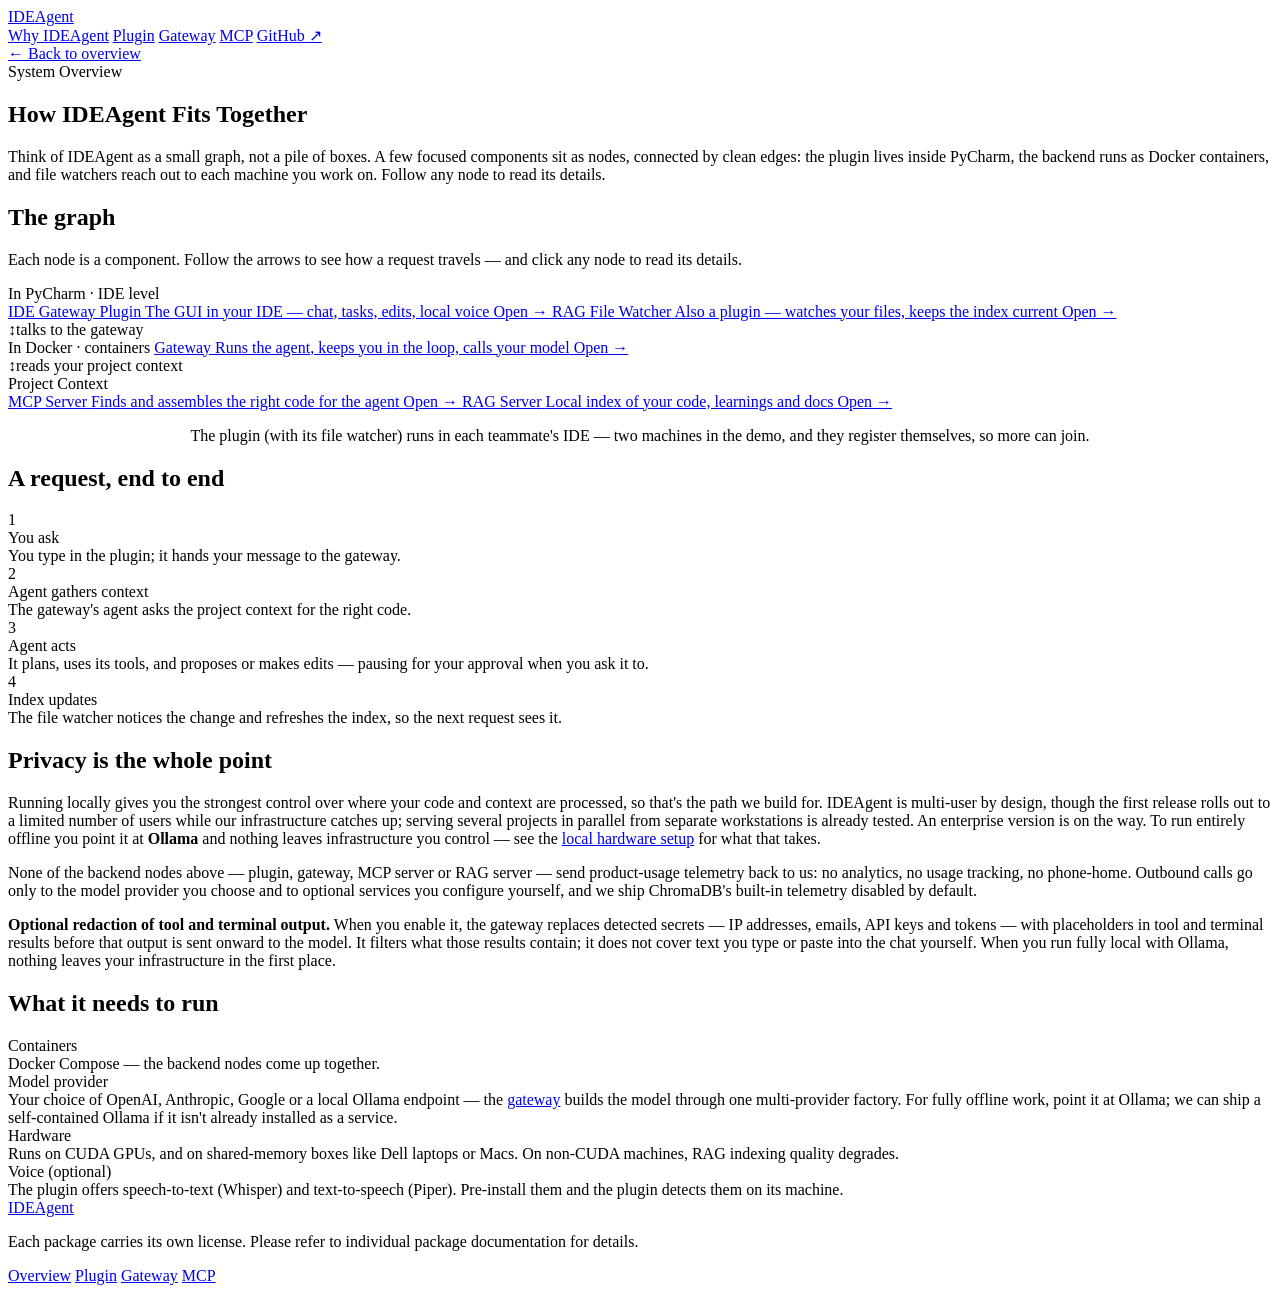
==== architecture.html @ 5357b4c1 "small changes in meta data" ====
<!DOCTYPE html>
<html lang="en">
<head>
  <meta charset="UTF-8" />
  <meta name="viewport" content="width=device-width, initial-scale=1.0" />
  <title>Architecture — IDEAgent</title>
  <meta name="description" content="A graph of how IDEAgent fits together — the IDE Gateway Plugin, the Gateway, the Project Context (MCP + RAG) and the file watchers across your machines. Privacy-first, self-hosted and multi-user by design, rolling out to a limited number of users first, with an enterprise version coming." />
  <link rel="canonical" href="https://ideagent.github.io/architecture.html" />
  <meta property="og:type" content="website" />
  <meta property="og:site_name" content="IDEAgent" />
  <meta property="og:title" content="Architecture — IDEAgent" />
  <meta property="og:description" content="How IDEAgent fits together — the IDE Gateway Plugin, the Gateway, the Project Context (MCP + RAG) and the file watchers across your machines. Privacy-first, self-hosted and multi-user by design." />
  <meta property="og:url" content="https://ideagent.github.io/architecture.html" />
  <meta property="og:image" content="https://ideagent.github.io/assets/chat.png" />
  <meta name="twitter:card" content="summary_large_image" />
  <link rel="icon" type="image/png" href="ideagent_logo.png" />
  <link rel="stylesheet" href="styles.css" />
  <link rel="preconnect" href="https://fonts.googleapis.com" />
  <link rel="preconnect" href="https://fonts.gstatic.com" crossorigin />
  <link href="https://fonts.googleapis.com/css2?family=Inter:wght@400;500;600;700&family=JetBrains+Mono:wght@400;600&display=swap" rel="stylesheet" />
</head>
<body>

  <!-- Nav -->
  <header class="nav">
    <div class="container nav-inner">
      <a href="index.html" class="logo"><img src="ideagent_logo.png" alt="" class="logo-mark" />IDE<span class="logo-accent">Agent</span></a>
      <nav class="nav-links">
        <a href="index.html#packages">Why IDEAgent</a>
        <a href="plugin.html">Plugin</a>
        <a href="gateway.html">Gateway</a>
        <a href="mcp.html">MCP</a>
        <a href="https://github.com/ideagent" target="_blank" rel="noopener" class="btn btn-ghost">GitHub ↗</a>
      </nav>
    </div>
  </header>

  <!-- Doc hero -->
  <section class="doc-hero">
    <div class="container">
      <a href="index.html#docs" class="back-link">← Back to overview</a>
      <div class="badge">System Overview</div>
      <h1>How IDEAgent Fits Together</h1>
      <p class="doc-lede">
        Think of IDEAgent as a small graph, not a pile of boxes. A few focused components sit as
        nodes, connected by clean edges: the plugin lives inside PyCharm, the backend runs as Docker
        containers, and file watchers reach out to each machine you work on. Follow any node to read
        its details.
      </p>
    </div>
  </section>

  <!-- Doc body -->
  <section class="doc-body">
    <div class="container">

      <div class="doc-section">
        <h2>The graph</h2>
        <p>Each node is a component. Follow the arrows to see how a request travels — and click any node to read its details.</p>

        <div class="graph">

          <div class="graph-tier">
            <span class="graph-tier-label">In PyCharm · IDE level</span>
            <div class="graph-row">
              <a href="plugin.html" class="node">
                <span class="node-dot"></span>
                <span class="node-title">IDE Gateway Plugin</span>
                <span class="node-sub">The GUI in your IDE — chat, tasks, edits, local voice</span>
                <span class="node-more">Open →</span>
              </a>
              <a href="plugin.html" class="node">
                <span class="node-dot"></span>
                <span class="node-title">RAG File Watcher</span>
                <span class="node-sub">Also a plugin — watches your files, keeps the index current</span>
                <span class="node-more">Open →</span>
              </a>
            </div>
          </div>

          <div class="edge">↕<span class="edge-label">talks to the gateway</span></div>

          <div class="graph-tier">
            <span class="graph-tier-label">In Docker · containers</span>
            <a href="gateway.html" class="node">
              <span class="node-dot"></span>
              <span class="node-title">Gateway</span>
              <span class="node-sub">Runs the agent, keeps you in the loop, calls your model</span>
              <span class="node-more">Open →</span>
            </a>

            <div class="edge">↕<span class="edge-label">reads your project context</span></div>

            <div class="node-group">
              <span class="node-group-label">Project Context</span>
              <div class="graph-row">
                <a href="mcp.html" class="node">
                  <span class="node-dot"></span>
                  <span class="node-title">MCP Server</span>
                  <span class="node-sub">Finds and assembles the right code for the agent</span>
                  <span class="node-more">Open →</span>
                </a>
                <a href="mcp.html" class="node">
                  <span class="node-dot"></span>
                  <span class="node-title">RAG Server</span>
                  <span class="node-sub">Local index of your code, learnings and docs</span>
                  <span class="node-more">Open →</span>
                </a>
              </div>
            </div>
          </div>

        </div>

        <p class="node-sub" style="text-align:center">The plugin (with its file watcher) runs in each teammate's IDE — two machines in the demo, and they register themselves, so more can join.</p>
      </div>

      <div class="doc-section">
        <h2>A request, end to end</h2>
        <div class="flow">
          <div class="flow-step"><div class="flow-n">1</div><div class="flow-t">You ask</div><div class="flow-d">You type in the plugin; it hands your message to the gateway.</div></div>
          <div class="flow-step"><div class="flow-n">2</div><div class="flow-t">Agent gathers context</div><div class="flow-d">The gateway's agent asks the project context for the right code.</div></div>
          <div class="flow-step"><div class="flow-n">3</div><div class="flow-t">Agent acts</div><div class="flow-d">It plans, uses its tools, and proposes or makes edits — pausing for your approval when you ask it to.</div></div>
          <div class="flow-step"><div class="flow-n">4</div><div class="flow-t">Index updates</div><div class="flow-d">The file watcher notices the change and refreshes the index, so the next request sees it.</div></div>
        </div>
      </div>

      <div class="doc-section">
        <h2>Privacy is the whole point</h2>
        <p>
          Running locally gives you the strongest control over where your code and context are
          processed, so that's the path we build for.
          IDEAgent is multi-user by design, though the first release rolls out to a limited number of
          users while our infrastructure catches up; serving several projects in parallel from separate
          workstations is already tested. An enterprise version is on the way. To run entirely offline
          you point it at <strong>Ollama</strong> and nothing leaves infrastructure you control — see the
          <a href="server_config.html">local hardware setup</a> for what that takes.
        </p>
        <p>
          None of the backend nodes above — plugin, gateway, MCP server or RAG server — send
          product-usage telemetry back to us: no analytics, no usage tracking, no phone-home.
          Outbound calls go only to the model provider you choose and to optional services you
          configure yourself, and we ship ChromaDB's built-in telemetry disabled by default.
        </p>
        <div class="callout">
          <strong>Optional redaction of tool and terminal output.</strong> When you enable it, the
          gateway replaces detected secrets — IP addresses, emails, API keys and tokens — with
          placeholders in tool and terminal results before that output is sent onward to the model.
          It filters what those results contain; it does not cover text you type or paste into the
          chat yourself. When you run fully local with Ollama, nothing leaves your infrastructure in
          the first place.
        </div>
      </div>

      <div class="doc-section">
        <h2>What it needs to run</h2>
        <div class="spec-list">
          <div class="spec-item">
            <div class="spec-k">Containers</div>
            <div class="spec-v">Docker Compose — the backend nodes come up together.</div>
          </div>
          <div class="spec-item">
            <div class="spec-k">Model provider</div>
            <div class="spec-v">Your choice of OpenAI, Anthropic, Google or a local Ollama endpoint — the <a href="gateway.html">gateway</a> builds the model through one multi-provider factory. For fully offline work, point it at Ollama; we can ship a self-contained Ollama if it isn't already installed as a service.</div>
          </div>
          <div class="spec-item">
            <div class="spec-k">Hardware</div>
            <div class="spec-v">Runs on CUDA GPUs, and on shared-memory boxes like Dell laptops or Macs. On non-CUDA machines, RAG indexing quality degrades.</div>
          </div>
          <div class="spec-item">
            <div class="spec-k">Voice (optional)</div>
            <div class="spec-v">The plugin offers speech-to-text (Whisper) and text-to-speech (Piper). Pre-install them and the plugin detects them on its machine.</div>
          </div>
        </div>
      </div>

    </div>
  </section>

  <!-- Footer -->
  <footer class="footer">
    <div class="container footer-inner">
      <a href="index.html" class="logo">IDE<span class="logo-accent">Agent</span></a>
      <p class="footer-note">Each package carries its own license. Please refer to individual package documentation for details.</p>
      <div class="footer-links">
        <a href="index.html">Overview</a>
        <a href="plugin.html">Plugin</a>
        <a href="gateway.html">Gateway</a>
        <a href="mcp.html">MCP</a>
      </div>
    </div>
  </footer>

</body>
</html>
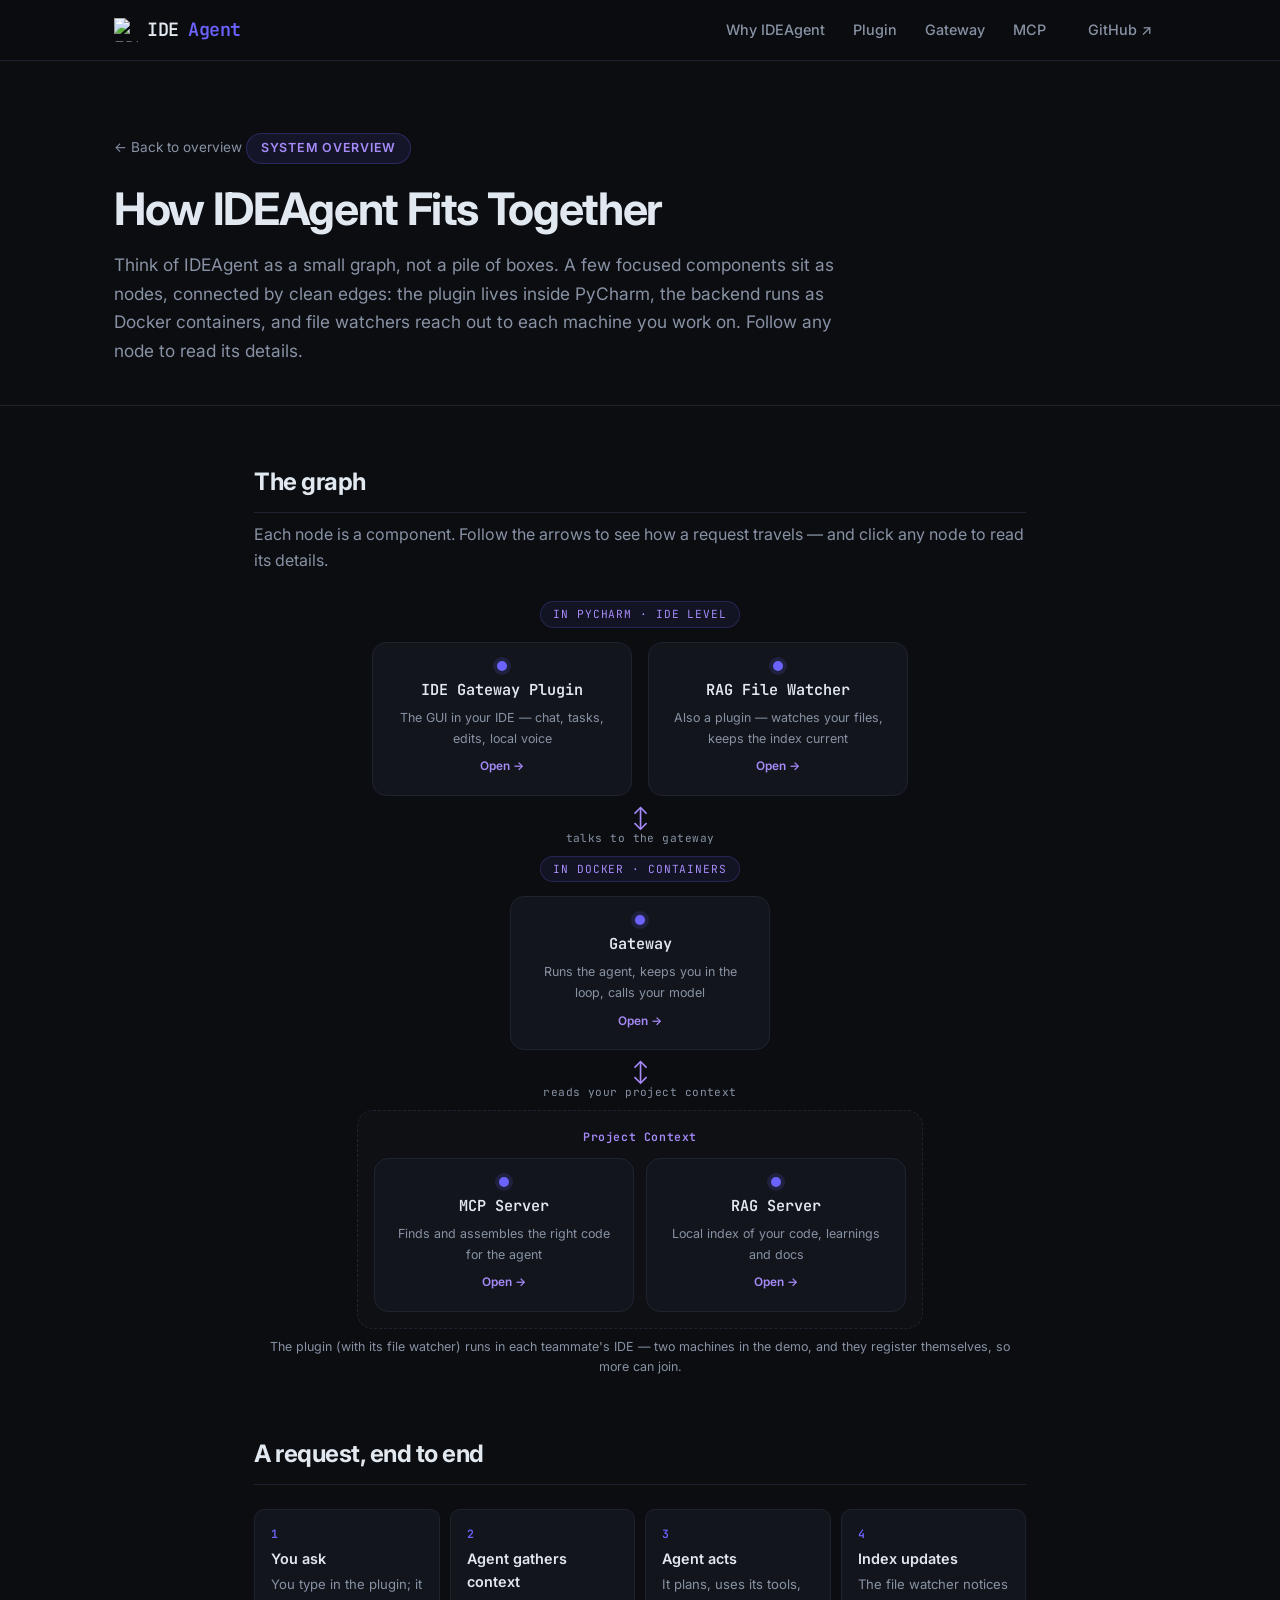
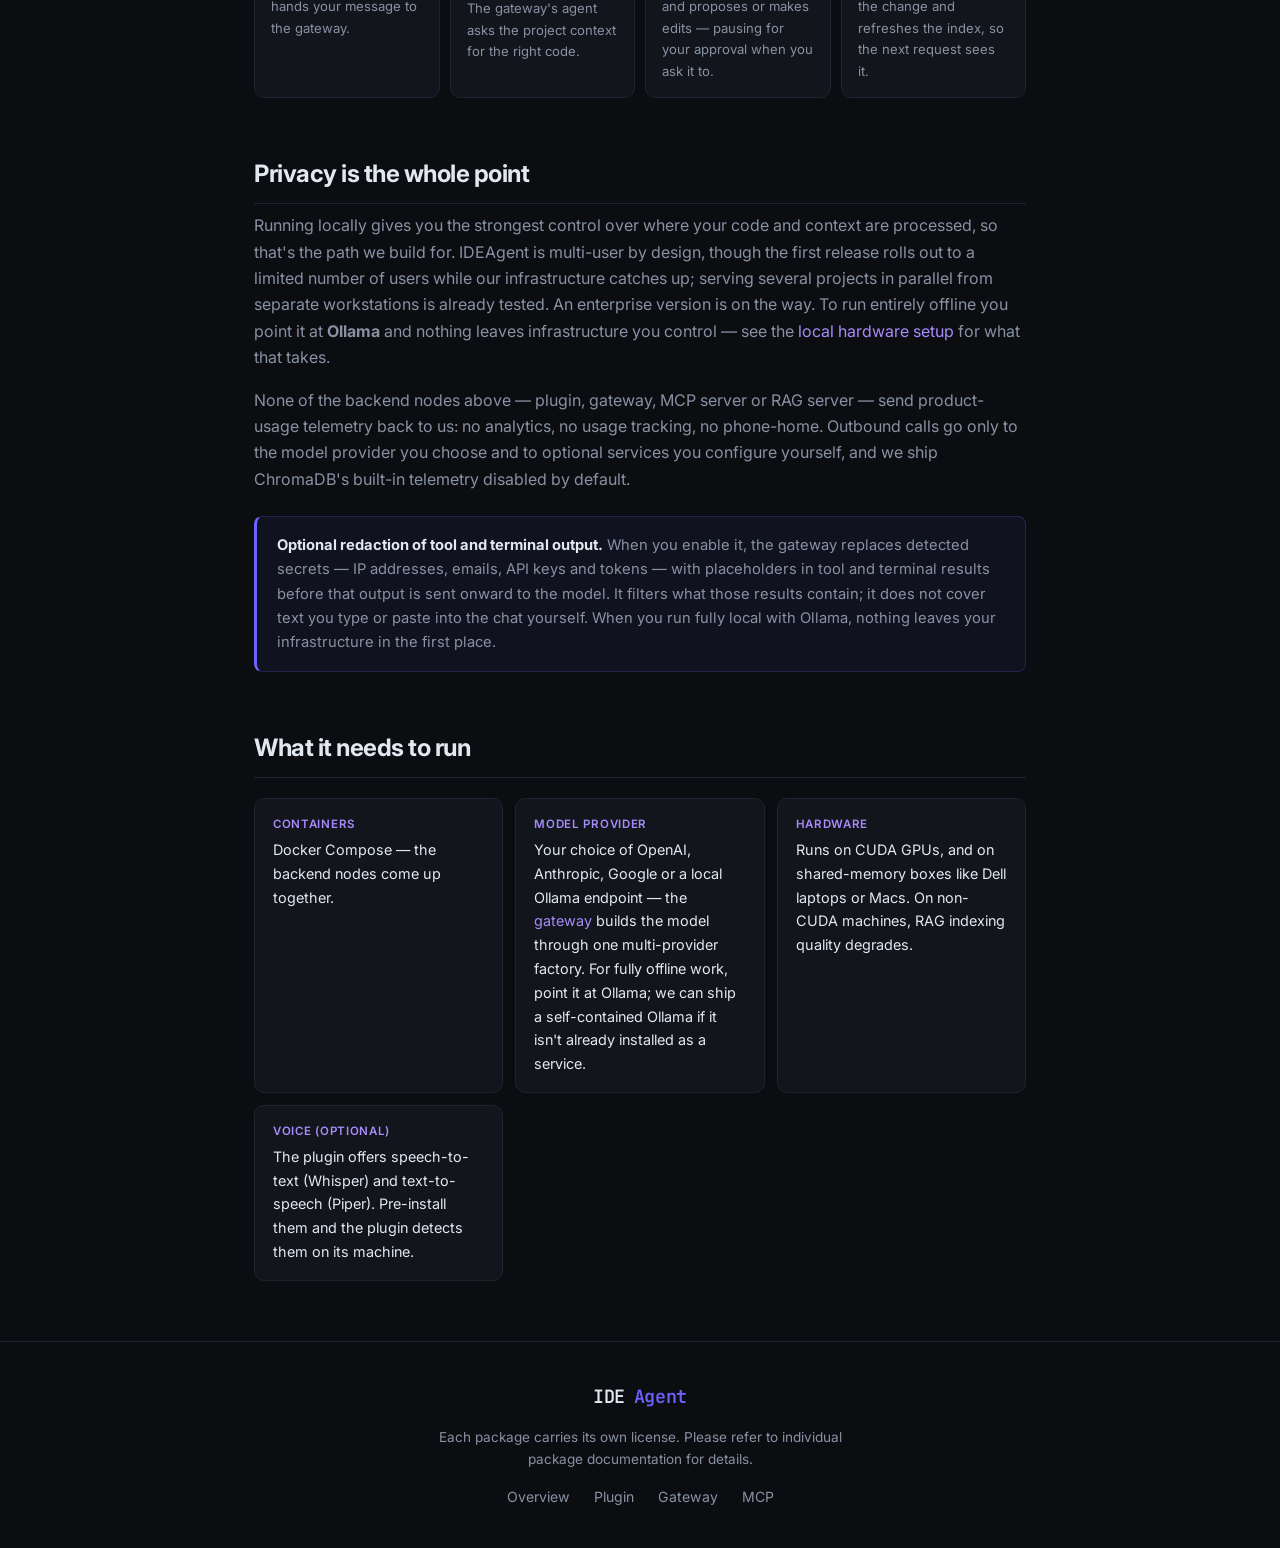
==== commit fe5fb328: "updated" ====
--- a/architecture.html
+++ b/architecture.html
@@ -13,7 +13,7 @@
   <meta property="og:url" content="https://ideagent.github.io/architecture.html" />
   <meta property="og:image" content="https://ideagent.github.io/assets/chat.png" />
   <meta name="twitter:card" content="summary_large_image" />
-  <link rel="icon" type="image/png" href="ideagent_logo.png" />
+  <link rel="icon" type="image/png" href="assets/ideagent_logo.png" />
   <link rel="stylesheet" href="styles.css" />
   <link rel="preconnect" href="https://fonts.googleapis.com" />
   <link rel="preconnect" href="https://fonts.gstatic.com" crossorigin />
@@ -24,7 +24,7 @@
   <!-- Nav -->
   <header class="nav">
     <div class="container nav-inner">
-      <a href="index.html" class="logo"><img src="ideagent_logo.png" alt="" class="logo-mark" />IDE<span class="logo-accent">Agent</span></a>
+      <a href="index.html" class="logo"><img src="assets/ideagent_logo.png" alt="IDEAgent Logo" class="logo-mark" />IDE<span class="logo-accent">Agent</span></a>
       <nav class="nav-links">
         <a href="index.html#packages">Why IDEAgent</a>
         <a href="plugin.html">Plugin</a>
--- a/styles.css
+++ b/styles.css
@@ -0,0 +1,1059 @@
+/* ── Reset & base ── */
+*, *::before, *::after { box-sizing: border-box; margin: 0; padding: 0; }
+
+:root {
+  --bg:        #0b0d11;
+  --bg-card:   #12151c;
+  --bg-card2:  #181c25;
+  --border:    #1e2330;
+  --text:      #e2e8f0;
+  --text-muted:#8892a4;
+  --accent:    #6c63ff;
+  --accent-2:  #a78bfa;
+  --green:     #34d399;
+  --red:       #f87171;
+  --yellow:    #fbbf24;
+  --radius:    12px;
+  --font:      'Inter', system-ui, sans-serif;
+  --mono:      'JetBrains Mono', monospace;
+}
+
+html { scroll-behavior: smooth; }
+
+body {
+  background: var(--bg);
+  color: var(--text);
+  font-family: var(--font);
+  font-size: 16px;
+  line-height: 1.65;
+  -webkit-font-smoothing: antialiased;
+}
+
+a { color: var(--accent-2); text-decoration: none; }
+a:hover { text-decoration: underline; }
+
+.container {
+  max-width: 1100px;
+  margin: 0 auto;
+  padding: 0 24px;
+}
+
+/* ── Buttons ── */
+.btn {
+  display: inline-flex;
+  align-items: center;
+  gap: 6px;
+  padding: 10px 22px;
+  border-radius: 8px;
+  font-size: 0.95rem;
+  font-weight: 600;
+  cursor: pointer;
+  transition: opacity 0.15s, transform 0.1s;
+  text-decoration: none;
+}
+.btn:hover { opacity: 0.88; transform: translateY(-1px); text-decoration: none; }
+.btn-primary  { background: var(--accent); color: #fff; }
+.btn-secondary { background: transparent; color: var(--text); border: 1.5px solid var(--border); }
+.btn-secondary:hover { border-color: var(--accent-2); color: var(--accent-2); }
+.btn-ghost { background: transparent; color: var(--text-muted); font-size: 0.9rem; padding: 8px 14px; }
+.btn-ghost:hover { color: var(--text); }
+
+/* ── Nav ── */
+.nav {
+  position: sticky;
+  top: 0;
+  z-index: 100;
+  background: rgba(11, 13, 17, 0.85);
+  backdrop-filter: blur(12px);
+  border-bottom: 1px solid var(--border);
+}
+.nav-inner {
+  display: flex;
+  align-items: center;
+  justify-content: space-between;
+  height: 60px;
+}
+.logo {
+  display: inline-flex;
+  align-items: center;
+  gap: 9px;
+  font-family: var(--mono);
+  font-size: 1.15rem;
+  font-weight: 600;
+  color: var(--text);
+  letter-spacing: -0.02em;
+}
+.logo-mark {
+  width: 24px;
+  height: 24px;
+  display: block;
+  image-rendering: -webkit-optimize-contrast;
+}
+.logo-accent { color: var(--accent); }
+.nav-links {
+  display: flex;
+  align-items: center;
+  gap: 28px;
+}
+.nav-links a {
+  color: var(--text-muted);
+  font-size: 0.9rem;
+  font-weight: 500;
+  transition: color 0.15s;
+}
+.nav-links a:hover { color: var(--text); text-decoration: none; }
+
+/* ── Hero ── */
+.hero {
+  padding: 96px 0 80px;
+  text-align: center;
+}
+.hero-inner { max-width: 780px; margin: 0 auto; padding: 0 24px; }
+.hero-brand {
+  display: flex;
+  align-items: center;
+  justify-content: center;
+  gap: 14px;
+  margin-bottom: 22px;
+}
+.hero-logo {
+  width: 56px;
+  height: 56px;
+  image-rendering: -webkit-optimize-contrast;
+}
+.hero-wordmark {
+  font-family: var(--mono);
+  font-size: 48px;
+  line-height: 1;
+  font-weight: 600;
+  letter-spacing: -0.02em;
+  color: var(--text);
+}
+
+.badge {
+  display: inline-block;
+  font-size: 0.78rem;
+  font-weight: 600;
+  letter-spacing: 0.06em;
+  text-transform: uppercase;
+  color: var(--accent-2);
+  background: rgba(108, 99, 255, 0.1);
+  border: 1px solid rgba(108, 99, 255, 0.25);
+  border-radius: 100px;
+  padding: 4px 14px;
+  margin-bottom: 28px;
+}
+
+h1 {
+  font-size: clamp(2rem, 5vw, 3.2rem);
+  font-weight: 700;
+  line-height: 1.15;
+  letter-spacing: -0.03em;
+  margin-bottom: 20px;
+}
+.gradient-text {
+  background: linear-gradient(135deg, var(--accent) 0%, var(--accent-2) 100%);
+  -webkit-background-clip: text;
+  -webkit-text-fill-color: transparent;
+  background-clip: text;
+}
+
+.hero-sub {
+  font-size: 1.1rem;
+  color: var(--text-muted);
+  max-width: 600px;
+  margin: 0 auto 36px;
+}
+
+.hero-showcase {
+  max-width: 860px;
+  margin: 0 auto 36px;
+}
+
+.showcase-stage {
+  position: relative;
+  width: 100%;
+  aspect-ratio: 1363 / 670;
+  border: 1px solid var(--border);
+  border-radius: 12px;
+  overflow: hidden;
+  background: #0d1016;
+  box-shadow: 0 20px 50px rgba(0, 0, 0, 0.4);
+}
+
+.showcase-img {
+  position: absolute;
+  inset: 0;
+  width: 100%;
+  height: 100%;
+  object-fit: contain;
+  opacity: 0;
+  transition: opacity 0.25s ease;
+  pointer-events: none;
+}
+
+.showcase-img.is-active {
+  opacity: 1;
+  pointer-events: auto;
+}
+
+.showcase-dots {
+  display: flex;
+  gap: 12px;
+  justify-content: center;
+  margin-top: 18px;
+}
+
+.showcase-dot {
+  width: 11px;
+  height: 11px;
+  padding: 0;
+  border-radius: 50%;
+  border: 1.5px solid var(--border);
+  background: transparent;
+  cursor: pointer;
+  transition: background 0.2s ease, border-color 0.2s ease, transform 0.2s ease;
+}
+
+.showcase-dot:hover {
+  border-color: var(--accent-2);
+}
+
+.showcase-dot.is-active {
+  background: var(--accent);
+  border-color: var(--accent);
+  transform: scale(1.15);
+}
+
+.hero-cta {
+  display: flex;
+  gap: 14px;
+  justify-content: center;
+  flex-wrap: wrap;
+  margin-bottom: 12px;
+}
+
+/* JetBrains Marketplace install widget */
+.marketplace-install {
+  display: flex;
+  justify-content: center;
+  flex-basis: 100%;
+}
+.marketplace-card {
+  display: flex;
+  justify-content: center;
+  flex-basis: 100%;
+}
+.marketplace-cards {
+  display: flex;
+  flex-wrap: wrap;
+  justify-content: center;
+  gap: 24px;
+  margin: 16px auto 0;
+}
+.marketplace-cards .marketplace-card {
+  flex-basis: auto;
+}
+.hero-marketplace-note {
+  font-size: 0.85rem;
+  color: var(--text-muted);
+  text-align: center;
+  margin: 0 auto 40px;
+}
+.marketplace-badges {
+  display: flex;
+  flex-wrap: wrap;
+  justify-content: center;
+  gap: 24px;
+  margin: 0 auto 40px;
+}
+.marketplace-badge {
+  display: flex;
+  flex-direction: column;
+  align-items: center;
+  gap: 6px;
+}
+.marketplace-badge-label {
+  font-size: 0.85rem;
+  color: var(--text-muted);
+}
+.marketplace-embed {
+  display: flex;
+  flex-direction: column;
+  align-items: center;
+  gap: 12px;
+  margin-top: 24px;
+}
+.marketplace-embed iframe {
+  border: 0;
+  max-width: 100%;
+}
+.marketplace-embed-note {
+  font-size: 0.85rem;
+  color: var(--text-muted);
+  text-align: center;
+  margin: 0;
+}
+
+.hero-notice {
+  font-size: 0.82rem;
+  color: var(--text-muted);
+  background: rgba(251, 191, 36, 0.06);
+  border: 1px solid rgba(251, 191, 36, 0.2);
+  border-radius: 8px;
+  padding: 12px 18px;
+  text-align: left;
+  max-width: 640px;
+  margin: 0 auto;
+}
+.notice-icon { margin-right: 6px; }
+
+/* ── Pillars ── */
+.pillars {
+  padding: 60px 0;
+  border-top: 1px solid var(--border);
+  border-bottom: 1px solid var(--border);
+  background: var(--bg-card);
+}
+.pillars-grid {
+  display: grid;
+  grid-template-columns: repeat(auto-fit, minmax(220px, 1fr));
+  gap: 32px;
+}
+.pillar { text-align: center; }
+.pillar-icon { font-size: 2rem; margin-bottom: 12px; }
+.pillar h3 { font-size: 1rem; font-weight: 600; margin-bottom: 8px; }
+.pillar p  { font-size: 0.9rem; color: var(--text-muted); }
+
+/* ── Section headers ── */
+.section-title {
+  font-size: clamp(1.5rem, 3vw, 2.1rem);
+  font-weight: 700;
+  letter-spacing: -0.025em;
+  text-align: center;
+  margin-bottom: 12px;
+}
+.section-sub {
+  text-align: center;
+  color: var(--text-muted);
+  font-size: 1rem;
+  max-width: 560px;
+  margin: 0 auto 48px;
+}
+
+/* ── Packages ── */
+.packages { padding: 88px 0; }
+.packages-grid {
+  display: grid;
+  grid-template-columns: repeat(auto-fit, minmax(300px, 1fr));
+  gap: 20px;
+}
+.package-card {
+  background: var(--bg-card);
+  border: 1px solid var(--border);
+  border-radius: var(--radius);
+  padding: 28px;
+  transition: border-color 0.2s, transform 0.15s;
+}
+.package-card:hover {
+  border-color: var(--accent);
+  transform: translateY(-2px);
+}
+.package-num {
+  font-family: var(--mono);
+  font-size: 0.75rem;
+  color: var(--accent);
+  font-weight: 600;
+  margin-bottom: 10px;
+  letter-spacing: 0.08em;
+}
+.package-card h3 {
+  font-family: var(--mono);
+  font-size: 1rem;
+  font-weight: 600;
+  margin-bottom: 4px;
+}
+.package-subtitle {
+  font-size: 0.82rem;
+  color: var(--accent-2);
+  font-weight: 500;
+  margin-bottom: 12px;
+}
+.package-card p:last-child {
+  font-size: 0.9rem;
+  color: var(--text-muted);
+  line-height: 1.6;
+}
+
+/* ── Compare ── */
+.compare {
+  padding: 88px 0;
+  background: var(--bg-card);
+  border-top: 1px solid var(--border);
+  border-bottom: 1px solid var(--border);
+}
+.table-wrapper { overflow-x: auto; }
+.compare-table {
+  width: 100%;
+  border-collapse: collapse;
+  font-size: 0.93rem;
+}
+.compare-table th {
+  text-align: left;
+  padding: 12px 20px;
+  background: var(--bg-card2);
+  color: var(--text-muted);
+  font-size: 0.8rem;
+  font-weight: 600;
+  letter-spacing: 0.05em;
+  text-transform: uppercase;
+  border-bottom: 1px solid var(--border);
+}
+.compare-table td {
+  padding: 13px 20px;
+  border-bottom: 1px solid var(--border);
+  color: var(--text-muted);
+}
+.compare-table tr:last-child td { border-bottom: none; }
+.compare-table tr:hover td { background: rgba(255,255,255,0.02); }
+.compare-table .col-ideagent { background: rgba(108, 99, 255, 0.05); }
+.compare-table th.col-ideagent { color: var(--accent-2); }
+.check   { color: var(--green); font-size: 1rem; }
+.cross   { color: var(--red); font-size: 1rem; }
+.partial { color: var(--yellow); font-size: 0.88rem; }
+
+/* ── Issues ── */
+.issues { padding: 88px 0; }
+.issues-grid {
+  display: grid;
+  grid-template-columns: repeat(auto-fit, minmax(240px, 1fr));
+  gap: 16px;
+}
+.issue-card {
+  display: flex;
+  align-items: center;
+  gap: 14px;
+  background: var(--bg-card);
+  border: 1px solid var(--border);
+  border-radius: var(--radius);
+  padding: 22px 24px;
+  color: var(--text);
+  font-weight: 500;
+  text-decoration: none;
+  transition: border-color 0.2s, transform 0.15s;
+}
+.issue-card:hover {
+  border-color: var(--accent-2);
+  transform: translateY(-2px);
+  text-decoration: none;
+  color: var(--text);
+}
+.issue-icon { font-size: 1.4rem; flex-shrink: 0; }
+.issue-label { flex: 1; }
+.issue-arrow { color: var(--text-muted); font-size: 1.1rem; }
+
+/* ── Footer ── */
+.footer {
+  padding: 40px 0;
+  border-top: 1px solid var(--border);
+}
+.footer-inner {
+  display: flex;
+  flex-direction: column;
+  align-items: center;
+  gap: 14px;
+  text-align: center;
+}
+.footer-note {
+  font-size: 0.85rem;
+  color: var(--text-muted);
+  max-width: 460px;
+}
+.footer-links {
+  display: flex;
+  gap: 24px;
+  flex-wrap: wrap;
+  justify-content: center;
+}
+.footer-links a {
+  font-size: 0.88rem;
+  color: var(--text-muted);
+}
+.footer-links a:hover { color: var(--text); text-decoration: none; }
+
+/* ── Docs index (index.html) ── */
+.docs { padding: 88px 0; }
+.docs-grid {
+  display: grid;
+  grid-template-columns: repeat(auto-fit, minmax(300px, 1fr));
+  gap: 20px;
+}
+.doc-card {
+  display: flex;
+  flex-direction: column;
+  background: var(--bg-card);
+  border: 1px solid var(--border);
+  border-radius: var(--radius);
+  padding: 28px;
+  color: var(--text);
+  text-decoration: none;
+  transition: border-color 0.2s, transform 0.15s;
+}
+.doc-card:hover {
+  border-color: var(--accent);
+  transform: translateY(-2px);
+  text-decoration: none;
+  color: var(--text);
+}
+.doc-card-icon { font-size: 1.7rem; margin-bottom: 12px; }
+.doc-card h3 {
+  font-family: var(--mono);
+  font-size: 1rem;
+  font-weight: 600;
+  margin-bottom: 4px;
+}
+.doc-card .doc-card-sub {
+  font-size: 0.82rem;
+  color: var(--accent-2);
+  font-weight: 500;
+  margin-bottom: 12px;
+}
+.doc-card p {
+  font-size: 0.9rem;
+  color: var(--text-muted);
+  line-height: 1.6;
+  flex: 1;
+}
+.doc-card-more {
+  margin-top: 16px;
+  font-size: 0.85rem;
+  font-weight: 600;
+  color: var(--accent-2);
+}
+
+/* ── Doc page (component pages) ── */
+.doc-hero {
+  padding: 72px 0 40px;
+  border-bottom: 1px solid var(--border);
+}
+.doc-hero .badge { margin-bottom: 20px; }
+.doc-hero h1 { font-size: clamp(1.9rem, 4.5vw, 2.8rem); margin-bottom: 16px; }
+.doc-hero .doc-lede {
+  font-size: 1.08rem;
+  color: var(--text-muted);
+  max-width: 720px;
+}
+.back-link {
+  display: inline-block;
+  font-size: 0.85rem;
+  color: var(--text-muted);
+  margin-bottom: 24px;
+}
+.back-link:hover { color: var(--accent-2); text-decoration: none; }
+
+.doc-body { padding: 56px 0 40px; }
+.doc-body .container { max-width: 820px; }
+.doc-section { margin-bottom: 56px; }
+.doc-section:last-child { margin-bottom: 0; }
+.doc-section > h2 {
+  font-size: 1.5rem;
+  font-weight: 700;
+  letter-spacing: -0.02em;
+  margin-bottom: 8px;
+  padding-bottom: 10px;
+  border-bottom: 1px solid var(--border);
+}
+.doc-section > h3 {
+  font-size: 1.1rem;
+  font-weight: 600;
+  margin: 28px 0 10px;
+  color: var(--text);
+}
+.doc-section p { color: var(--text-muted); margin-bottom: 16px; }
+.doc-section ul { list-style: none; margin: 0 0 16px; padding: 0; }
+.doc-section ul li {
+  position: relative;
+  padding-left: 22px;
+  margin-bottom: 10px;
+  color: var(--text-muted);
+}
+.doc-section ul li::before {
+  content: "▸";
+  position: absolute;
+  left: 0;
+  color: var(--accent);
+}
+.doc-section ul li strong { color: var(--text); font-weight: 600; }
+code, .kbd {
+  font-family: var(--mono);
+  font-size: 0.86em;
+  background: var(--bg-card2);
+  border: 1px solid var(--border);
+  border-radius: 5px;
+  padding: 1px 6px;
+  color: var(--accent-2);
+}
+
+.callout {
+  background: rgba(108, 99, 255, 0.06);
+  border: 1px solid rgba(108, 99, 255, 0.22);
+  border-left: 3px solid var(--accent);
+  border-radius: 8px;
+  padding: 16px 20px;
+  margin: 24px 0;
+  font-size: 0.92rem;
+  color: var(--text-muted);
+}
+.callout strong { color: var(--text); }
+.callout.warn {
+  background: rgba(251, 191, 36, 0.06);
+  border-color: rgba(251, 191, 36, 0.25);
+  border-left-color: var(--yellow);
+}
+
+/* Security-policy notice inside the Why-IDEAgent section */
+.notice-private {
+  display: flex;
+  align-items: flex-start;
+  gap: 12px;
+  max-width: 760px;
+}
+.notice-private .notice-icon {
+  margin: 0;
+  font-size: 1.1rem;
+  line-height: 1.4;
+}
+.notice-private a { color: var(--accent); }
+
+/* Invisible alias so legacy #docs links still scroll to this section */
+.anchor-alias {
+  display: block;
+  position: relative;
+  top: -80px;
+  visibility: hidden;
+}
+
+.spec-list {
+  display: grid;
+  grid-template-columns: repeat(auto-fit, minmax(220px, 1fr));
+  gap: 12px;
+  margin: 20px 0;
+}
+.spec-item {
+  background: var(--bg-card);
+  border: 1px solid var(--border);
+  border-radius: 10px;
+  padding: 16px 18px;
+}
+.spec-item .spec-k {
+  font-size: 0.72rem;
+  text-transform: uppercase;
+  letter-spacing: 0.06em;
+  color: var(--accent-2);
+  font-weight: 600;
+  margin-bottom: 4px;
+}
+.spec-item .spec-v { font-size: 0.9rem; color: var(--text); }
+
+.flow {
+  display: flex;
+  flex-wrap: wrap;
+  align-items: stretch;
+  gap: 10px;
+  margin: 24px 0;
+}
+.flow-step {
+  flex: 1;
+  min-width: 130px;
+  background: var(--bg-card);
+  border: 1px solid var(--border);
+  border-radius: 10px;
+  padding: 14px 16px;
+}
+.flow-step .flow-n {
+  font-family: var(--mono);
+  font-size: 0.72rem;
+  color: var(--accent);
+  font-weight: 600;
+}
+.flow-step .flow-t { font-size: 0.9rem; font-weight: 600; margin: 4px 0; }
+.flow-step .flow-d { font-size: 0.82rem; color: var(--text-muted); }
+
+/* ── Architecture diagram (ASCII-style stack) ── */
+.arch-diagram {
+  font-family: var(--mono);
+  font-size: 0.82rem;
+  line-height: 1.5;
+  background: var(--bg-card);
+  border: 1px solid var(--border);
+  border-radius: var(--radius);
+  padding: 24px;
+  overflow-x: auto;
+  color: var(--text-muted);
+  white-space: pre;
+  margin: 24px 0;
+}
+.arch-layer {
+  display: flex;
+  align-items: center;
+  gap: 14px;
+  background: var(--bg-card);
+  border: 1px solid var(--border);
+  border-radius: 10px;
+  padding: 16px 20px;
+  margin-bottom: 10px;
+}
+.arch-layer .arch-badge {
+  font-family: var(--mono);
+  font-size: 0.72rem;
+  font-weight: 600;
+  color: var(--accent);
+  background: rgba(108, 99, 255, 0.1);
+  border: 1px solid rgba(108, 99, 255, 0.25);
+  border-radius: 6px;
+  padding: 4px 8px;
+  flex-shrink: 0;
+}
+.arch-layer .arch-text { font-size: 0.9rem; color: var(--text-muted); }
+.arch-layer .arch-text strong { color: var(--text); }
+.arch-arrow { text-align: center; color: var(--accent-2); font-size: 1.1rem; margin: 2px 0; }
+
+/* ── Topology graph (node/edge diagram) ── */
+.graph {
+  margin: 28px 0 8px;
+}
+/* One horizontal tier of the graph (a run-context lane) */
+.graph-tier {
+  display: flex;
+  flex-direction: column;
+  align-items: center;
+  gap: 0;
+}
+.graph-tier-label {
+  font-family: var(--mono);
+  font-size: 0.7rem;
+  letter-spacing: 0.08em;
+  text-transform: uppercase;
+  color: var(--accent-2);
+  background: rgba(108, 99, 255, 0.08);
+  border: 1px solid rgba(108, 99, 255, 0.22);
+  border-radius: 100px;
+  padding: 3px 12px;
+  margin-bottom: 14px;
+}
+/* Row of sibling nodes */
+.graph-row {
+  display: flex;
+  flex-wrap: wrap;
+  justify-content: center;
+  align-items: stretch;
+  gap: 16px;
+  width: 100%;
+}
+/* A node is a clickable graph vertex linking to a component page */
+.node {
+  display: flex;
+  flex-direction: column;
+  align-items: center;
+  text-align: center;
+  gap: 6px;
+  min-width: 190px;
+  max-width: 260px;
+  background: var(--bg-card);
+  border: 1px solid var(--border);
+  border-radius: 14px;
+  padding: 18px 20px;
+  color: var(--text);
+  text-decoration: none;
+  transition: border-color 0.2s, transform 0.15s, box-shadow 0.2s;
+}
+a.node:hover {
+  border-color: var(--accent);
+  transform: translateY(-2px);
+  box-shadow: 0 10px 26px rgba(108, 99, 255, 0.15);
+  text-decoration: none;
+  color: var(--text);
+}
+.node-dot {
+  width: 10px;
+  height: 10px;
+  border-radius: 50%;
+  background: var(--accent);
+  box-shadow: 0 0 0 4px rgba(108, 99, 255, 0.15);
+}
+.node-title {
+  font-family: var(--mono);
+  font-size: 0.95rem;
+  font-weight: 600;
+}
+.node-sub { font-size: 0.78rem; color: var(--text-muted); }
+.node-more { font-size: 0.74rem; font-weight: 600; color: var(--accent-2); margin-top: 2px; }
+/* Non-link node (e.g. grouped machines) */
+.node.is-static { cursor: default; }
+.node.is-static .node-dot { background: var(--accent-2); }
+
+/* A group wraps sibling nodes that form one logical unit (e.g. Project Context) */
+.node-group {
+  display: flex;
+  flex-direction: column;
+  align-items: center;
+  gap: 12px;
+  border: 1px dashed var(--border);
+  border-radius: 16px;
+  padding: 16px;
+  background: rgba(255, 255, 255, 0.015);
+}
+.node-group-label {
+  font-family: var(--mono);
+  font-size: 0.72rem;
+  letter-spacing: 0.05em;
+  color: var(--accent-2);
+  font-weight: 600;
+}
+.node-group .graph-row { gap: 12px; }
+
+/* Edges: connectors drawn between tiers/rows */
+.edge {
+  color: var(--accent-2);
+  font-size: 1.3rem;
+  line-height: 1;
+  margin: 12px 0;
+  text-align: center;
+}
+.edge-label {
+  display: block;
+  font-family: var(--mono);
+  font-size: 0.7rem;
+  letter-spacing: 0.04em;
+  color: var(--text-muted);
+  margin-top: 4px;
+}
+
+/* ── Setup screenshots ── */
+.setup-shot {
+  margin: 20px 0 8px;
+}
+.setup-shot img {
+  display: block;
+  width: 100%;
+  max-width: 720px;
+  height: auto;
+  border: 1px solid var(--border);
+  border-radius: var(--radius);
+  background: var(--bg-card);
+}
+.setup-shot figcaption {
+  margin-top: 10px;
+  font-size: 0.85rem;
+  color: var(--text-muted);
+  line-height: 1.5;
+  max-width: 720px;
+}
+.setup-shot figcaption strong {
+  color: var(--text);
+}
+.video-wrapper {
+  position: relative;
+  width: 100%;
+  max-width: 720px;
+  aspect-ratio: 16 / 9;
+  margin: 20px 0 8px;
+  border-radius: var(--radius);
+  overflow: hidden;
+  border: 1px solid var(--border);
+  background: var(--bg-card);
+}
+.video-wrapper iframe {
+  position: absolute;
+  top: 0;
+  left: 0;
+  width: 100%;
+  height: 100%;
+  border: 0;
+}
+/* Simple ordered setup steps */
+.setup-steps {
+  margin: 12px 0 0;
+  padding-left: 20px;
+}
+.setup-steps li {
+  margin: 6px 0;
+  line-height: 1.55;
+}
+.setup-steps code {
+  font-family: var(--mono);
+  font-size: 0.82em;
+  background: var(--bg-card2);
+  border: 1px solid var(--border);
+  border-radius: 6px;
+  padding: 1px 6px;
+}
+
+/* ── Redaction hero ── */
+.redaction {
+  padding: 80px 0;
+  border-top: 1px solid var(--border);
+  border-bottom: 1px solid var(--border);
+  background:
+    radial-gradient(120% 100% at 80% 0%, rgba(108, 99, 255, 0.12), transparent 60%),
+    var(--bg-card);
+}
+.redaction-inner {
+  display: grid;
+  grid-template-columns: 1.05fr 0.95fr;
+  gap: 48px;
+  align-items: center;
+}
+.redaction-copy .badge { margin-bottom: 20px; }
+.redaction-title {
+  font-size: clamp(1.6rem, 3.4vw, 2.4rem);
+  font-weight: 700;
+  line-height: 1.15;
+  letter-spacing: -0.025em;
+  margin-bottom: 18px;
+}
+.redaction-lede {
+  color: var(--text-muted);
+  font-size: 1.05rem;
+  margin-bottom: 22px;
+}
+.redaction-points {
+  list-style: none;
+  padding: 0;
+  margin: 0 0 28px;
+  display: grid;
+  gap: 12px;
+}
+.redaction-points li {
+  position: relative;
+  padding-left: 26px;
+  color: var(--text-muted);
+  font-size: 0.95rem;
+}
+.redaction-points li::before {
+  content: "🛡️";
+  position: absolute;
+  left: 0;
+  top: 0;
+  font-size: 0.95rem;
+}
+.redaction-points strong { color: var(--text); }
+.redaction code, .whynot code {
+  font-family: var(--mono);
+  font-size: 0.82em;
+  background: var(--bg-card2);
+  border: 1px solid var(--border);
+  border-radius: 6px;
+  padding: 1px 6px;
+  color: var(--accent-2);
+}
+
+/* Redaction live-demo screenshot */
+.redaction-demo { display: grid; gap: 10px; }
+.redaction-shot {
+  display: block;
+  width: 100%;
+  height: auto;
+  border: 1px solid var(--border);
+  border-radius: 10px;
+  box-shadow: 0 14px 40px rgba(0, 0, 0, 0.4);
+}
+.redaction-pane {
+  background: #0d1016;
+  border: 1px solid var(--border);
+  border-radius: 10px;
+  overflow: hidden;
+  box-shadow: 0 14px 40px rgba(0, 0, 0, 0.4);
+}
+.redaction-pane-head {
+  display: flex;
+  align-items: center;
+  gap: 7px;
+  padding: 9px 14px;
+  background: var(--bg-card2);
+  border-bottom: 1px solid var(--border);
+}
+.redaction-pane-head .dot { width: 10px; height: 10px; border-radius: 50%; display: inline-block; }
+.dot-r { background: var(--red); }
+.dot-y { background: var(--yellow); }
+.dot-g { background: var(--green); }
+.pane-label {
+  margin-left: 8px;
+  font-size: 0.72rem;
+  letter-spacing: 0.04em;
+  color: var(--text-muted);
+  font-family: var(--mono);
+}
+.redaction-code {
+  margin: 0;
+  padding: 16px;
+  font-family: var(--mono);
+  font-size: 0.82rem;
+  line-height: 1.7;
+  white-space: pre;
+  overflow-x: auto;
+  color: var(--text);
+}
+.redaction-code .c-key { color: var(--text-muted); }
+.redaction-code .c-val { color: var(--yellow); }
+.redaction-code .c-red {
+  color: var(--red);
+  background: rgba(248, 113, 113, 0.12);
+  border-radius: 4px;
+  padding: 0 4px;
+}
+.redaction-arrow {
+  text-align: center;
+  font-size: 0.78rem;
+  font-family: var(--mono);
+  letter-spacing: 0.04em;
+  color: var(--accent-2);
+}
+
+/* ── Why not X ── */
+.whynot {
+  padding: 88px 0;
+}
+.whynot-grid {
+  display: grid;
+  grid-template-columns: repeat(auto-fit, minmax(300px, 1fr));
+  gap: 20px;
+}
+.whynot-card {
+  background: var(--bg-card);
+  border: 1px solid var(--border);
+  border-radius: var(--radius);
+  padding: 26px 28px;
+  transition: border-color 0.2s, transform 0.15s;
+}
+.whynot-card:hover {
+  border-color: var(--accent);
+  transform: translateY(-2px);
+}
+.whynot-card h3 {
+  font-size: 1.02rem;
+  font-weight: 600;
+  margin-bottom: 10px;
+  color: var(--text);
+}
+.whynot-card p {
+  font-size: 0.93rem;
+  color: var(--text-muted);
+}
+
+/* ── Responsive ── */
+@media (max-width: 860px) {
+  .redaction-inner { grid-template-columns: 1fr; gap: 36px; }
+}
+@media (max-width: 640px) {
+  .nav-links a:not(.btn-ghost) { display: none; }
+  .hero { padding: 64px 0 56px; }
+  h1 { font-size: 1.85rem; }
+  .packages-grid { grid-template-columns: 1fr; }
+  .issues-grid { grid-template-columns: 1fr; }
+  .docs-grid { grid-template-columns: 1fr; }
+  .whynot-grid { grid-template-columns: 1fr; }
+  .flow-step { min-width: 100%; }
+  .graph-row { flex-direction: column; align-items: stretch; }
+  .node { max-width: 100%; min-width: 0; }
+}
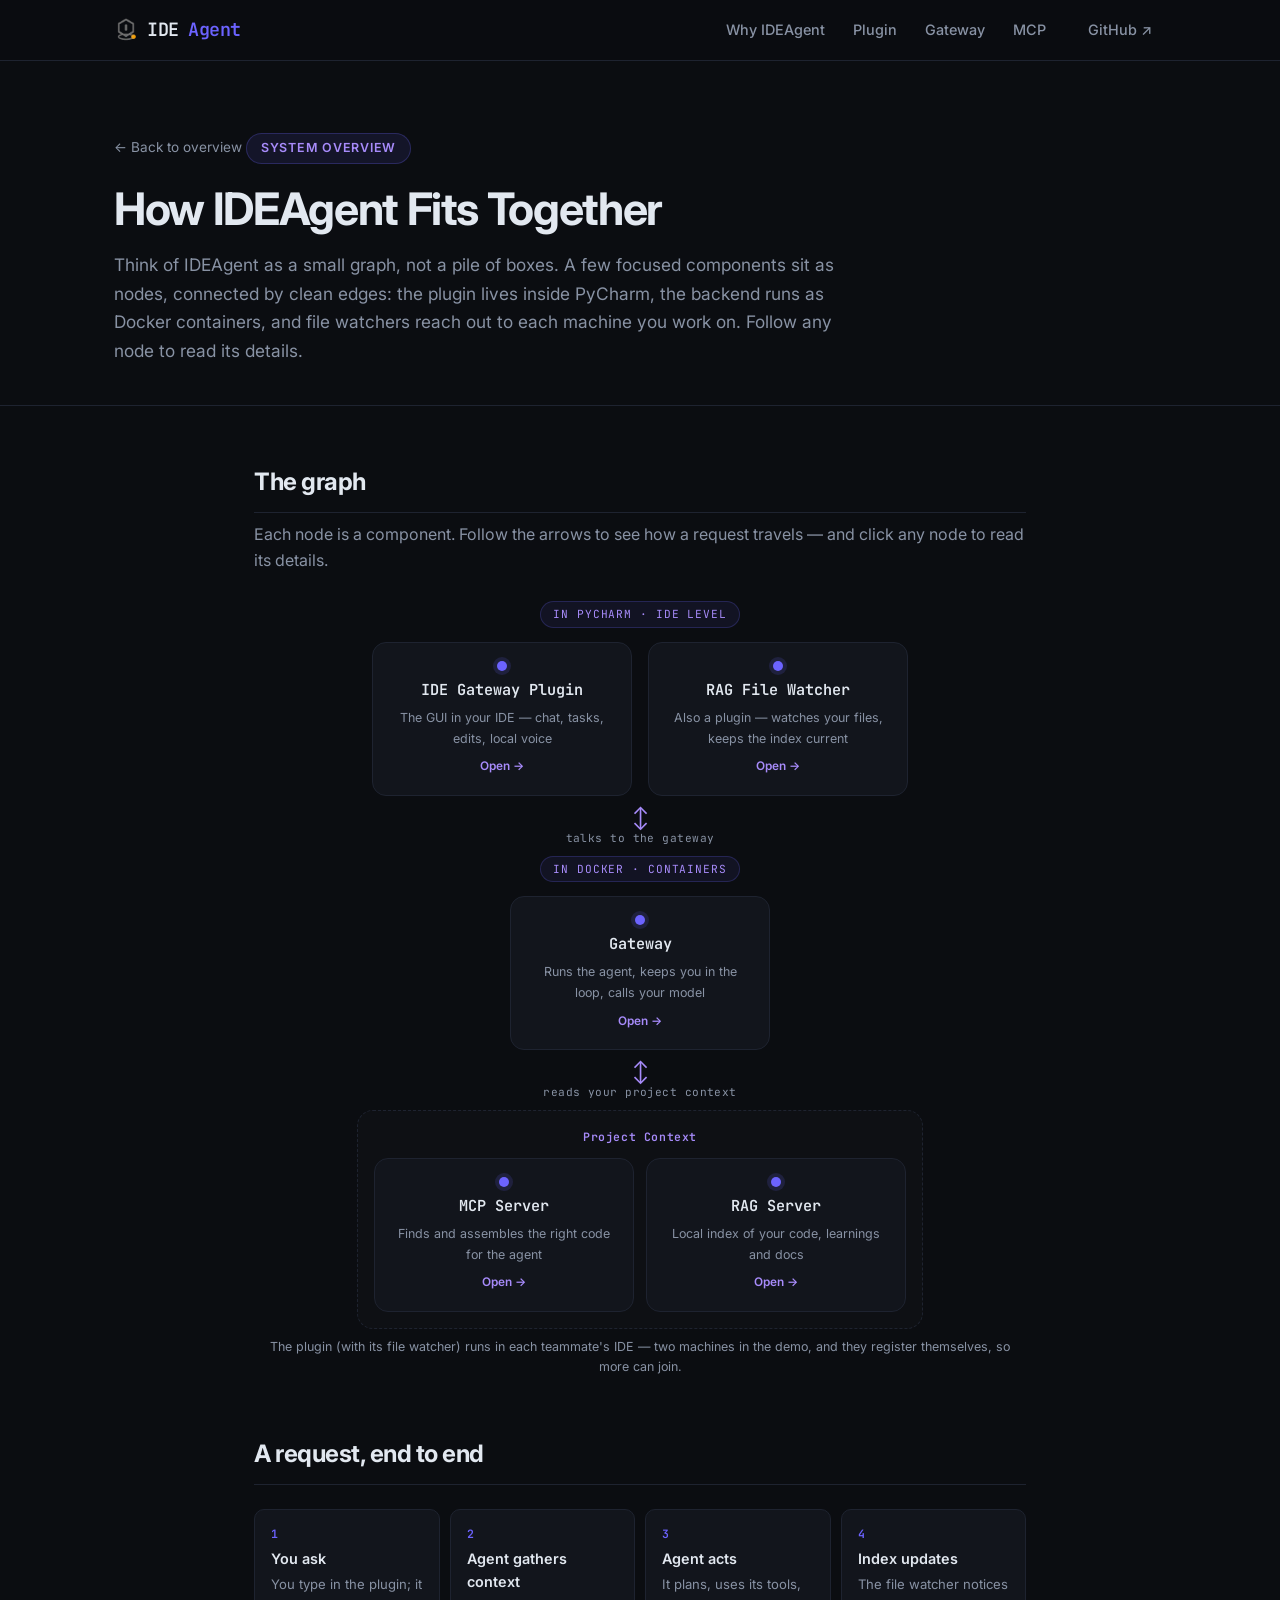
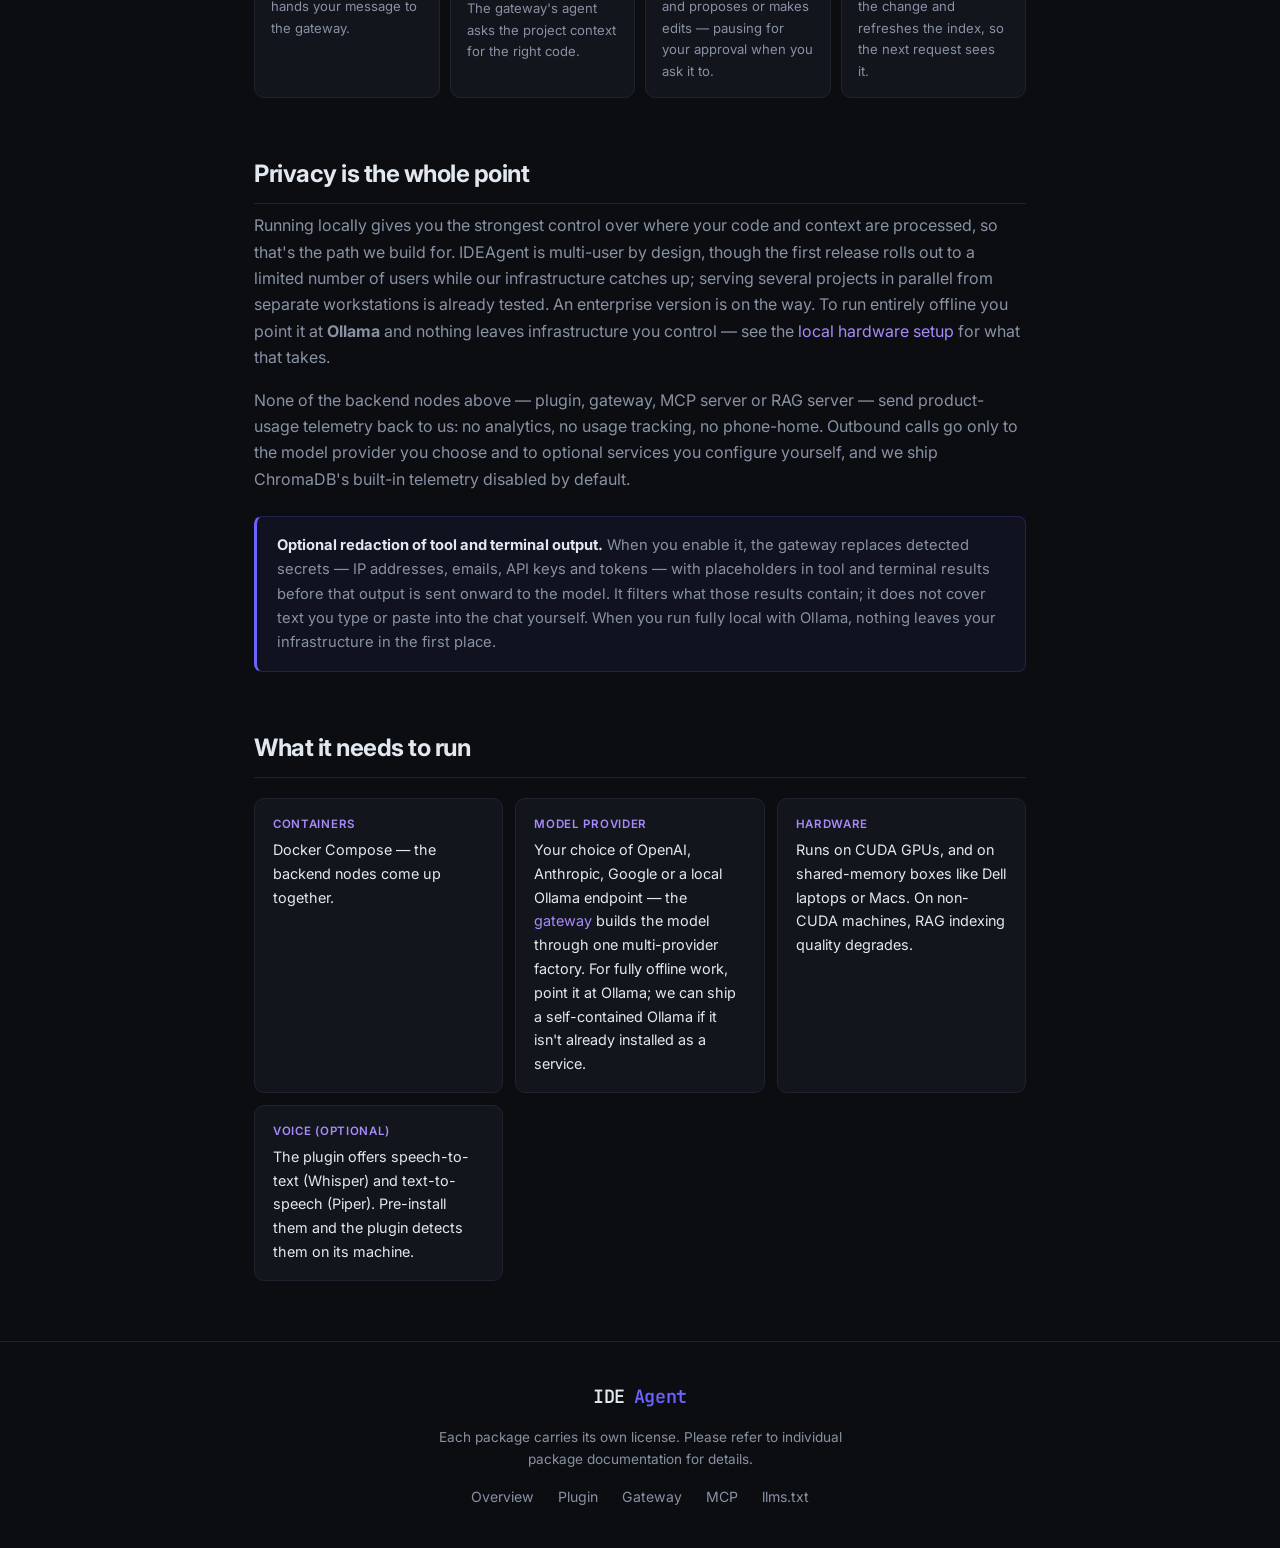
==== commit 46f59215: "updated lighthouse" ====
--- a/architecture.html
+++ b/architecture.html
@@ -18,14 +18,20 @@
   <link rel="preconnect" href="https://fonts.googleapis.com" />
   <link rel="preconnect" href="https://fonts.gstatic.com" crossorigin />
   <link href="https://fonts.googleapis.com/css2?family=Inter:wght@400;500;600;700&family=JetBrains+Mono:wght@400;600&display=swap" rel="stylesheet" />
+  <link rel="describedby" href="llms.txt" />
 </head>
 <body>
 
   <!-- Nav -->
   <header class="nav">
     <div class="container nav-inner">
-      <a href="index.html" class="logo"><img src="assets/ideagent_logo.png" alt="IDEAgent Logo" class="logo-mark" />IDE<span class="logo-accent">Agent</span></a>
-      <nav class="nav-links">
+      <a href="index.html" class="logo"><img src="assets/ideagent_logo.webp" alt="IDEAgent Logo" class="logo-mark" width="24" height="24" decoding="async" />IDE<span class="logo-accent">Agent</span></a>
+            <button class="nav-toggle" aria-expanded="false" aria-controls="main-nav" aria-label="Toggle navigation">
+        <span class="nav-toggle-bar"></span>
+        <span class="nav-toggle-bar"></span>
+        <span class="nav-toggle-bar"></span>
+      </button>
+      <nav id="main-nav" class="nav-links">
         <a href="index.html#packages">Why IDEAgent</a>
         <a href="plugin.html">Plugin</a>
         <a href="gateway.html">Gateway</a>
@@ -187,9 +193,11 @@
         <a href="plugin.html">Plugin</a>
         <a href="gateway.html">Gateway</a>
         <a href="mcp.html">MCP</a>
+        <a href="llms.txt">llms.txt</a>
       </div>
     </div>
   </footer>
 
+  <script src="main.js" defer></script>
 </body>
 </html>
--- a/styles.css
+++ b/styles.css
@@ -103,6 +103,45 @@
 }
 .nav-links a:hover { color: var(--text); text-decoration: none; }
 
+/* ── Mobile Nav Toggle ── */
+.nav-toggle {
+  display: none;
+  background: transparent;
+  border: 1px solid var(--border);
+  border-radius: 8px;
+  width: 44px;
+  height: 44px;
+  padding: 10px 8px;
+  flex-direction: column;
+  justify-content: space-around;
+  align-items: center;
+  cursor: pointer;
+  transition: background 0.15s, border-color 0.15s;
+}
+.nav-toggle:hover,
+.nav-toggle:focus-visible {
+  background: var(--bg-card2);
+  border-color: var(--accent);
+  outline: none;
+}
+.nav-toggle-bar {
+  display: block;
+  width: 20px;
+  height: 2px;
+  background: var(--text);
+  border-radius: 2px;
+  transition: transform 0.2s cubic-bezier(0.4, 0, 0.2, 1), opacity 0.2s;
+}
+.nav-toggle[aria-expanded="true"] .nav-toggle-bar:nth-child(1) {
+  transform: translateY(7px) rotate(45deg);
+}
+.nav-toggle[aria-expanded="true"] .nav-toggle-bar:nth-child(2) {
+  opacity: 0;
+}
+.nav-toggle[aria-expanded="true"] .nav-toggle-bar:nth-child(3) {
+  transform: translateY(-7px) rotate(-45deg);
+}
+
 /* ── Hero ── */
 .hero {
   padding: 96px 0 80px;
@@ -199,12 +238,13 @@
 
 .showcase-dots {
   display: flex;
-  gap: 12px;
+  gap: 16px;
   justify-content: center;
   margin-top: 18px;
 }
 
 .showcase-dot {
+  position: relative;
   width: 11px;
   height: 11px;
   padding: 0;
@@ -215,8 +255,23 @@
   transition: background 0.2s ease, border-color 0.2s ease, transform 0.2s ease;
 }
 
+.showcase-dot::after {
+  content: '';
+  position: absolute;
+  top: 50%;
+  left: 50%;
+  transform: translate(-50%, -50%);
+  width: 27px;
+  height: 44px;
+}
+
 .showcase-dot:hover {
   border-color: var(--accent-2);
+}
+
+.showcase-dot:focus-visible {
+  outline: 2px solid var(--accent);
+  outline-offset: 3px;
 }
 
 .showcase-dot.is-active {
@@ -1044,16 +1099,105 @@
 /* ── Responsive ── */
 @media (max-width: 860px) {
   .redaction-inner { grid-template-columns: 1fr; gap: 36px; }
-}
-@media (max-width: 640px) {
-  .nav-links a:not(.btn-ghost) { display: none; }
-  .hero { padding: 64px 0 56px; }
-  h1 { font-size: 1.85rem; }
-  .packages-grid { grid-template-columns: 1fr; }
+  .packages-grid { grid-template-columns: repeat(auto-fit, minmax(280px, 1fr)); }
   .issues-grid { grid-template-columns: 1fr; }
   .docs-grid { grid-template-columns: 1fr; }
   .whynot-grid { grid-template-columns: 1fr; }
+}
+
+@media (max-width: 768px) {
+  .nav-toggle {
+    display: flex;
+  }
+  .nav-links {
+    display: none;
+    position: fixed;
+    top: 60px;
+    left: 0;
+    right: 0;
+    background: rgba(11, 13, 17, 0.98);
+    backdrop-filter: blur(16px);
+    -webkit-backdrop-filter: blur(16px);
+    border-bottom: 1px solid var(--border);
+    padding: 16px 20px 24px;
+    flex-direction: column;
+    align-items: stretch;
+    gap: 4px;
+    z-index: 99;
+    max-height: calc(100vh - 60px);
+    overflow-y: auto;
+    -webkit-overflow-scrolling: touch;
+    box-shadow: 0 20px 40px rgba(0, 0, 0, 0.6);
+  }
+  .nav-links.is-open {
+    display: flex;
+  }
+  .nav-links a {
+    min-height: 48px;
+    padding: 12px 14px;
+    font-size: 1rem;
+    color: var(--text);
+    display: flex;
+    align-items: center;
+    border-radius: 8px;
+    transition: background 0.15s, color 0.15s;
+  }
+  .nav-links a:hover,
+  .nav-links a:focus-visible {
+    background: var(--bg-card2);
+    color: var(--accent);
+  }
+  .nav-links .btn-ghost {
+    margin-top: 10px;
+    justify-content: center;
+    border-color: var(--border);
+    background: var(--bg-card);
+  }
+}
+
+@media (max-width: 640px) {
+  .hero { padding: 48px 0 40px; }
+  h1 { font-size: 1.85rem; }
+  .packages-grid { grid-template-columns: 1fr; }
   .flow-step { min-width: 100%; }
   .graph-row { flex-direction: column; align-items: stretch; }
   .node { max-width: 100%; min-width: 0; }
-}
+  .table-wrapper {
+    overflow-x: auto;
+    -webkit-overflow-scrolling: touch;
+    border-radius: var(--radius);
+    border: 1px solid var(--border);
+  }
+  .compare-table {
+    min-width: 540px;
+  }
+}
+
+@media (max-width: 480px) {
+  .container {
+    padding: 0 16px;
+  }
+  .hero-cta {
+    flex-direction: column;
+    width: 100%;
+    gap: 12px;
+  }
+  .hero-cta .btn {
+    width: 100%;
+    justify-content: center;
+    min-height: 48px;
+  }
+  .showcase-stage {
+    border-radius: 8px;
+  }
+  .showcase-dots {
+    gap: 4px;
+  }
+  .showcase-dot {
+    min-height: 44px;
+    min-width: 44px;
+  }
+  .btn {
+    min-height: 44px;
+  }
+}
